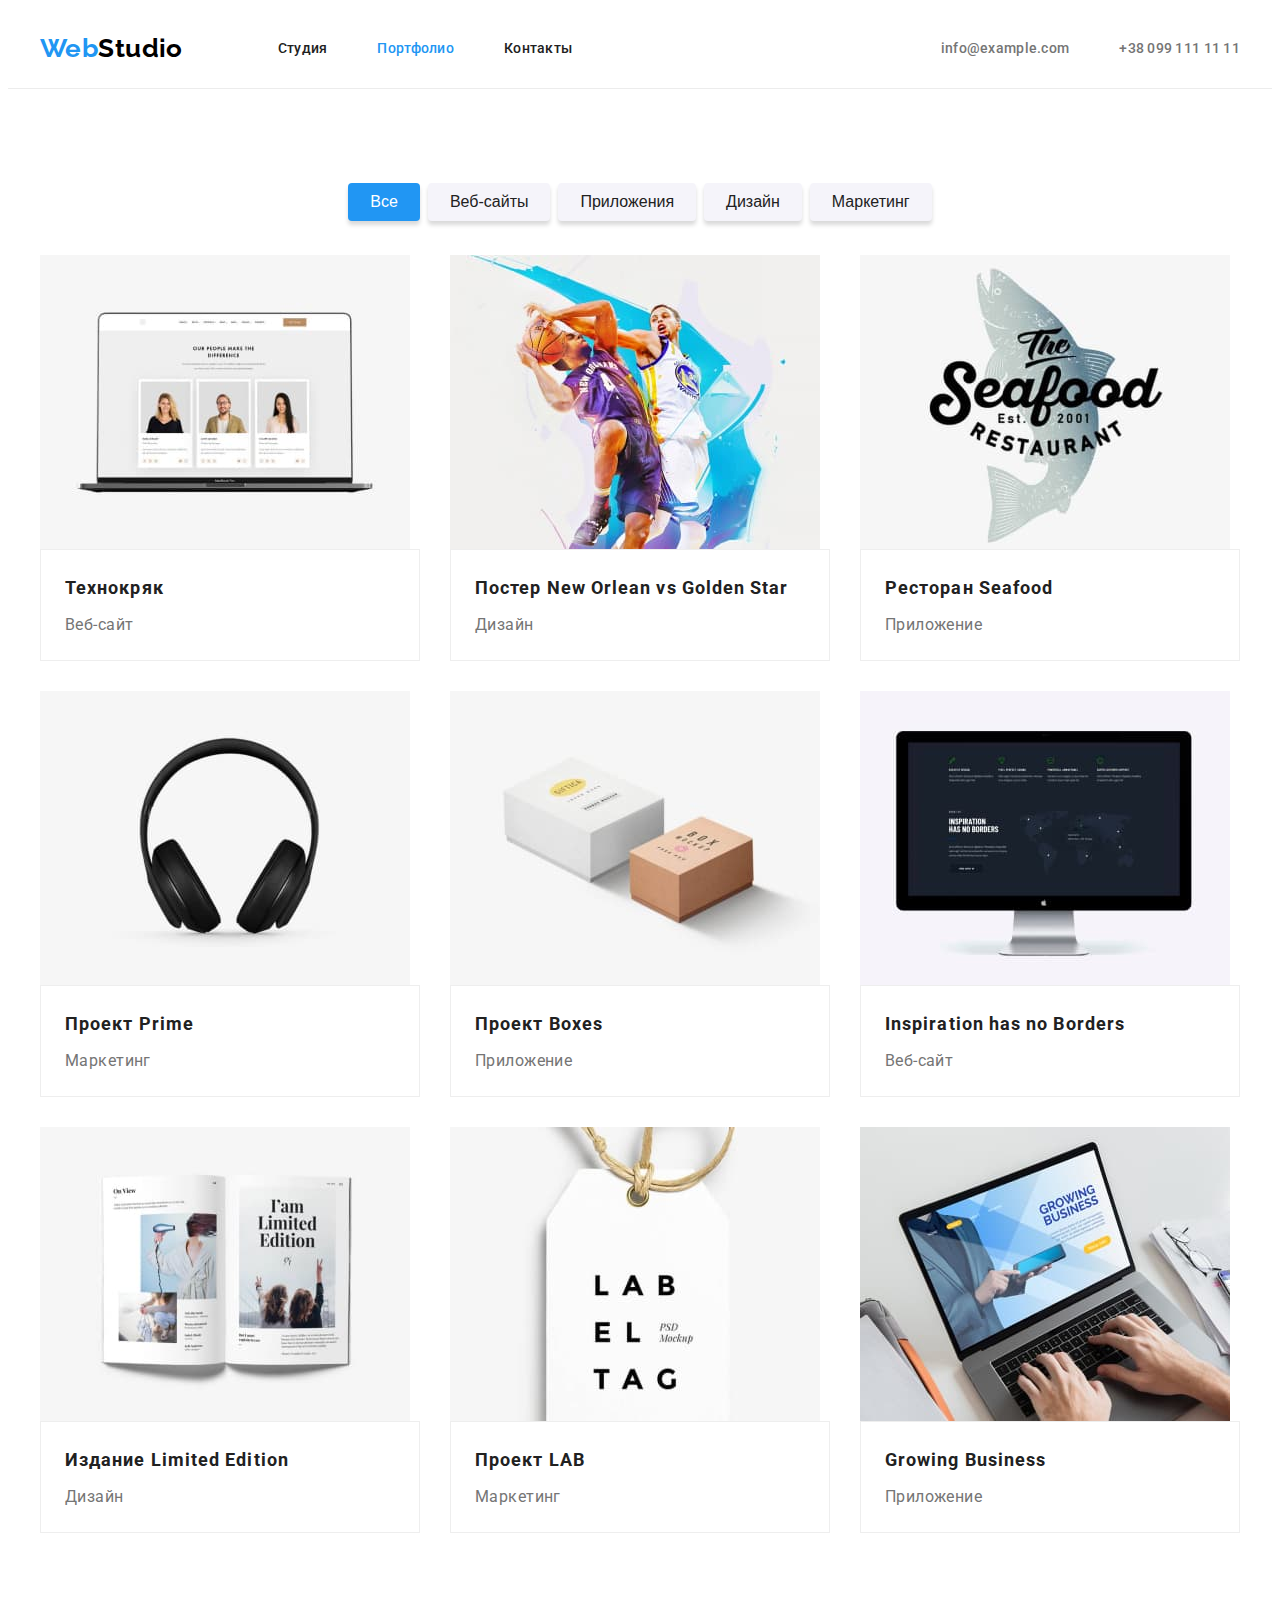
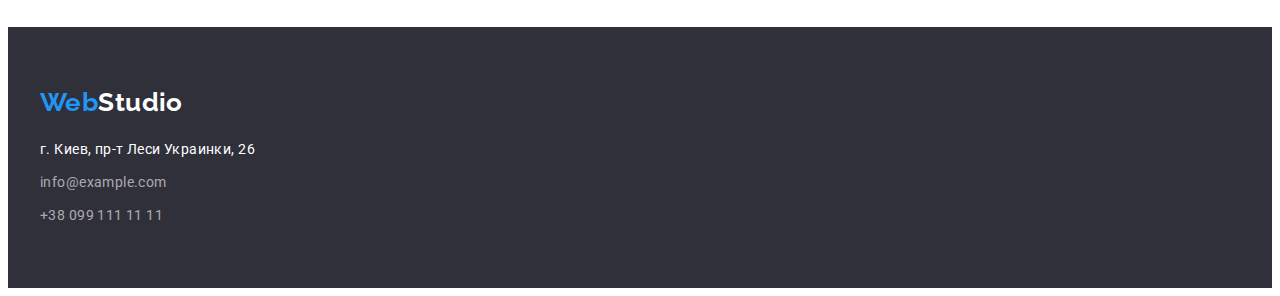
==== portfolio.html @ d7b5252b "Initial commit" ====
<!DOCTYPE html>
<html lang="ru">
  <head>
    <meta charset="UTF-8" />
    <meta http-equiv="X-UA-Compatible" content="IE=edge" />
    <meta name="viewport" content="width=device-width, initial-scale=1.0" />   
    <!-- Fonts -->
    <link rel="preconnect" href="https://fonts.googleapis.com" />
    <link rel="preconnect" href="https://fonts.gstatic.com" crossorigin />
    <link
      href="https://fonts.googleapis.com/css2?family=Raleway:wght@700&family=Roboto:wght@400;500;700;900&display=swap"
      rel="stylesheet"
    />
    <!-- Nomalize -->
    <!-- <link rel="stylesheet" type="text/css" href="./css/normalize.css" /> -->
    <link
      rel="stylesheet"
      href="https://cdnjs.cloudflare.com/ajax/libs/modern-normalize/1.1.0/modern-normalize.min.css"
      integrity="sha512-wpPYUAdjBVSE4KJnH1VR1HeZfpl1ub8YT/NKx4PuQ5NmX2tKuGu6U/JRp5y+Y8XG2tV+wKQpNHVUX03MfMFn9Q=="
      crossorigin="anonymous"
      referrerpolicy="no-referrer"
    />
    <!-- Styles -->
    <link rel="stylesheet" type="text/css" href="./css/styles.css" />
    <title>Portfolio</title>
  </head>

  <body>
    <header class="header">
      <div class="container">
        <nav class="navigation">
          <a href="./" class="link logo">
            Web<span class="logo-accent">Studio</span>
          </a>
          <ul class="list">
            <li class="item-header">
              <a href="./" class="link"> Студия</a>
            </li>
            <li class="item-header current">
              <a href="./portfolio.html" class="link">Портфолио</a>
            </li>
            <li class="item-header"><a href="#" class="link">Контакты</a></li>
          </ul>
        </nav>
        <ul class="list contact">
          <li class="item-header contact">
            <a href="mailto:info@example.com" class="link">info@example.com</a>
          </li>
          <li class="item-header contact">
            <a href="tel:+380991111111" class="link">+38 099 111 11 11</a>
          </li>
        </ul>
      </div>
    </header>
    <main>
      <section class="section">
        <h1 class="visually-hidden">Наши работы</h1>
        <div class="container">
          <ul class="list filter">
            <li class="item-filter">
              <button type="button" class="button button-filter current-button">Все</button>
            </li>
            <li class="item-filter">
              <button type="button" class="button button-filter">
                Веб-сайты
              </button>
            </li>
            <li class="item-filter">
              <button type="button" class="button button-filter">
                Приложения
              </button>
            </li>
            <li class="item-filter">
              <button type="button" class="button button-filter">Дизайн</button>
            </li>
            <li class="item-filter">
              <button type="button" class="button button-filter">
                Маркетинг
              </button>
            </li>
          </ul>
          <ul class="list works">
            <li class="work-item">
              <a>
                <img
                  src="./images/works/img.jpg"
                  alt="Изображение сайта"
                  width="370"
                />
                <div class="work-description">
                  <h2 class="title title-work">Технокряк</h2>
                  <p class="type-work">Веб-сайт</p>
                </div>
              </a>
            </li>
            <li class="work-item">
              <a>
                <img
                  src="./images/works/img-1.jpg"
                  alt="Изображение постера"
                  width="370"
                />
                <div class="work-description">
                  <h2 class="title title-work">
                    Постер New Orlean vs Golden Star
                  </h2>
                  <p class="type-work">Дизайн</p>
                </div>
              </a>
            </li>
            <li class="work-item">
              <a>
                <img
                  src="./images/works/img-2.jpg"
                  alt="Изображение логотипа приложения"
                  width="370"
                />
                <div class="work-description">
                  <h2 class="title title-work">Ресторан Seafood</h2>
                  <p class="type-work">Приложение</p>
                </div>
              </a>
            </li>
            <li class="work-item">
              <a>
                <img
                  src="./images/works/img-3.jpg"
                  alt="Изображение проекта по маркетингу"
                  width="370"
                />
                <div class="work-description">
                  <h2 class="title title-work">Проект Prime</h2>
                  <p class="type-work">Маркетинг</p>
                </div>
              </a>
            </li>
            <li class="work-item">
              <a>
                <img
                  src="./images/works/img-4.jpg"
                  alt="Изображение логотипа приложения"
                  width="370"
                />
                <div class="work-description">
                  <h2 class="title title-work">Проект Boxes</h2>
                  <p class="type-work">Приложение</p>
                </div>
              </a>
            </li>
            <li class="work-item">
              <a>
                <img
                  src="./images/works/img-5.jpg"
                  alt="Изображение сайта"
                  width="370"
                />
                <div class="work-description">
                  <h2 class="title title-work">Inspiration has no Borders</h2>
                  <p class="type-work">Веб-сайт</p>
                </div>
              </a>
            </li>
            <li class="work-item">
              <a>
                <img
                  src="./images/works/img-6.jpg"
                  alt="Изображение идания"
                  width="370"
                />
                <div class="work-description">
                  <h2 class="title title-work">Издание Limited Edition</h2>
                  <p class="type-work">Дизайн</p>
                </div>
              </a>
            </li>
            <li class="work-item">
              <a>
                <img
                  src="./images/works/img-7.jpg"
                  alt="Изображение проекта по маркетингу"
                  width="370"
                />
                <div class="work-description">
                  <h2 class="title title-work">Проект LAB</h2>
                  <p class="type-work">Маркетинг</p>
                </div>
              </a>
            </li>
            <li class="work-item">
              <a>
                <img
                  src="./images/works/img-8.jpg"
                  alt="логотипа приложения"
                  width="370"
                />
                <div class="work-description">
                  <h2 class="title title-work">Growing Business</h2>
                  <p class="type-work">Приложение</p>
                </div>
              </a>
            </li>
          </ul>
        </div>
      </section>
    </main>
    <footer class="footer">
      <div class="container">
        <a href="./" class="link logo">
          Web<span class="logo-invert-accent">Studio</span>
        </a>
        <address class="address">
          <ul class="list contact">
            <li class="item-footer">г. Киев, пр-т Леси Украинки, 26</li>
            <li class="item-footer contact">
              <a href="mailto:info@example.com" class="link"
                >info@example.com</a
              >
            </li>
            <li class="item-footer contact">
              <a href="tel:+380991111111" class="link">+38 099 111 11 11</a>
            </li>
          </ul>
        </address>
      </div>
    </footer>
  </body>
</html>
---- css/styles.css ----
:root {
  --background-dark-color: #2f303a; /* rgb(47, 48, 58) */ 
  /*--background-dark-color: #C4C4C4; rgb(196, 196, 196);*/

  --background-light-color: #f5f4fa; /* rgb(245, 244, 250); */
  --primary-dark-color: #212121; /* rgb(33, 33, 33)*/
  --primary-light-color: #757575; /*rgb(117, 117, 117)*/
  --accent-light-color: #2196f3; /* rgb(33, 150, 243) */
  --accent-dark-color: #000000; /* rgb(0,0,0) */
  --main-light-color: #ffffff; /* rgb(255,255,255) */
  --main-light-alfa-color: rgba(255, 255, 255, 0.6);

  --accent-link-color :#afb1b8; /* rgb(175, 177, 184); */

  /* for grid  */
  --margin-set-gap: 30px;
}

body {
  font-family: "Roboto", sans-serif;
  font-style: normal;
  font-weight: 400;
  font-size: 14px;
  letter-spacing: 0.03em;

  color: var(--primary-dark-color);
  background-color: var(--main-light-color);
}

img{
  display: block;
  padding: 0;
}

/* Common Styles */
.link {
  text-decoration: none;

  color: inherit;
}

.list {
  list-style: none;
}

.button {
  color: var(--main-light-color);
  background-color: var(--accent-light-color);

  box-shadow: 0px 4px 4px rgba(0, 0, 0, 0.15);
  border: none;
  border-radius: 4px;
  border-color: transparent;
}

.title {
  margin-top: 0;
  margin-bottom: 50px;

  font-weight: 700;
  font-size: 36px;
  line-height: 1.167; /* 42/36; */
  text-align: center;
}

.current {
  color: var(--accent-light-color);
}

.section {
  padding-top: 94px;
  padding-bottom: 94px;
}

/* Семантическое скрытие элементов */
.visually-hidden {
  position: absolute;
  white-space: nowrap;
  width: 1px;
  height: 1px;
  overflow: hidden;
  border: 0;
  padding: 0;
  clip: rect(0 0 0 0);
  clip-path: inset(50%);
  margin: -1px;
}

.container {
  margin-left: auto;
  margin-right: auto;
  padding-right: 15px;
  padding-left: 15px;

  width: 1200px; 

  /* outline: 1px solid tomato; */
}

.container .list {
  display: flex;
}

.list.contact-social-items {
  padding-left: 0;
}

.contact-social-item + .contact-social-item {
  margin-left: 10px;
}

.social-link {
  display: flex;
  justify-content: center;
  align-items: center;

  width: 44px;
  height: 44px;

  border-radius: 50%;
}

/* Header */
.header {
  --color-header-border : #ECECEC;
  border-bottom: 1px solid var(--color-header-border);
}

.header .container {
  display: flex;
  justify-content: space-between;
  align-items: center;
}

.navigation {
  display: flex;
  align-items: center;
}

.navigation .list {
  display: flex;
  margin-top: 0;
  margin-bottom: 0;
  margin-left: 95px;
  padding-left: 0;
}

.item-header {
  font-weight: 500;
  line-height: 1.143; /* 16/14 */
  letter-spacing: 0.02em;
}

.item-header + .item-header {
  margin-left: 50px;
}

.item-header .link {
  padding-top: 32px;
  padding-bottom: 32px;
}

.item-header.contact {
  color: var(--primary-light-color);
  fill: var(--primary-light-color);
}

.item-header.contact .link {
  display: inline-flex;
}

.item-header:hover,
.item-header:focus {
  color: var(--accent-light-color);
  fill: var(--accent-light-color);
}

.item-header.contact .link-icon {
  width: 16px;
  margin-right: 10px;
}

.logo {
  font-family: "Raleway", sans-serif;
  font-weight: 700;
  font-size: 26px;
  line-height: 1.192; /* 31/26; */

  color: var(--accent-light-color);
}

.logo-accent {
  color: var(--accent-dark-color);
}

.navigation .logo {
  padding-top: 10px;
  padding-bottom: 10px;
}

.list.contact {
  display: flex;
  margin-top: 0px;
  margin-bottom: 0px;
  padding-left: 0px;
}

/* Main */

.section.primary {
  --color-gradient : rgba(47, 48, 58, 0.4);
  --background-color: #C4C4C4;

  margin-right: auto;
  margin-left: auto;

  max-width: 1600px;
  height: 600px;

  background-color: var(--background-color);
  background-image: linear-gradient(to right, var(--color-gradient), var(--color-gradient)),   url(../images/main-background.jpg);
  background-repeat: no-repeat;
  background-size: cover;
  background-position: center;
}

.primary {
  margin-top: 0px;
  margin-bottom: 0px;
  padding-top: 200px;
  padding-bottom: 200px;

  text-align: center;
}

.main-title {
  margin-top: 0;
  margin-bottom: 30px;

  font-weight: 900;
  font-size: 44px;
  line-height: 1.364; /* 60/44; */
  letter-spacing: 0.06em;
  text-transform: uppercase;

  color: var(--main-light-color);
}

.main-button {
  padding: 10px 32px;

  font-weight: 700;
  font-size: 16px;
  line-height: 1.875; /* 30/16; */
  letter-spacing: 0.06em;
}

/* Edge */

.section.our-edge {
  padding-bottom: 0;
}

.list.our-edge {
  margin-top: 0;
  margin-bottom: 0;
  padding-left: 0;
}

.our-edge-item {
  /* flex-basis: calc(100% / 4 - var(--margin-set-gap)); */
  --count-inline: 4;
  flex-basis: calc((100% - (var(--count-inline) - 1) * var(--margin-set-gap))/var(--count-inline));
}

.our-edge-item .icon-thumb {
  display: flex;
  justify-content: center;
  align-items: center;

  width: 100%;
  height: 120px;
  margin-bottom: 30px;

  background-color: var(--background-light-color);
  border-radius: 4px;
}

.our-edge-item + .our-edge-item {
  margin-left: var(--margin-set-gap);
}

.our-edge-title {
  margin-top: 0;
  margin-bottom: 10px;

  font-size: inherit;
  line-height: inherit;
  text-transform: uppercase;
}

.our-edge-description {
  margin-top: 0;
  margin-bottom: 0;

  line-height: 1.714; /* 24/14 */

  color: var(--primary-light-color);
}

/* Whot my do */

.whot-do-items {
  margin-top: 0;
  margin-bottom: 0;
  padding: 0;
}

.whot-do-item:nth-child(n + 2) {
  margin-left: var(--margin-set-gap);
}

/* Team */
.our-team {
  max-width: 1600px;
  margin-left: auto;
  margin-right: auto;

  background-color: var(--background-light-color);
}

.our-team-items {
  margin-top: 0;
  margin-bottom: 0;
  padding: 0;
}

.our-team-item {
  /* flex-basis: calc(100% / 4 - var(--margin-set-gap)); */
  --count-inline: 4;  
  flex-basis: calc((100% - (var(--count-inline) - 1) * var(--margin-set-gap)) / var(--count-inline));

  box-shadow : 0px 1px 3px rgba(0, 0, 0, 0.12),
               0px 1px 1px rgba(0, 0, 0, 0.14),
               0px 2px 1px rgba(0, 0, 0, 0.2); 
  border-radius: 0px 0px 4px 4px;
}

.our-team-item + .our-team-item {
  margin-left: var(--margin-set-gap);
}

.our-team-description{
  padding: 30px 32px;
}

.our-team-title {
  margin-top: 0;
  margin-bottom: 10px;
  text-align: center;

  font-weight: 500;
  font-size: 16px;
  line-height: 1.187; /* 19/16 */
}

.our-team-position {
  margin-top: 0;
  margin-bottom: 16px;

  font-size: 16px;
  line-height: 1.187; /* 19/16 */
  text-align: center;

  color: var(--primary-light-color);
}

.our-team .social-link {
  fill: var(--accent-link-color);
}

.our-team .social-link:hover,
.our-team .social-link:focus {
  fill: var(--main-light-color);
  background-color: var(--accent-light-color);
}

/* our-clients */

.our-clients-items {
  display: flex;
  justify-content: space-between;
  margin-top: 0;
  margin-bottom: 0;
  padding-left: 0;
}

.our-clients-item > .link {
  display: flex;
  justify-content: center;
  align-items: center;

  width: 170px;
  height: 92px;

  fill: var(--accent-link-color);

  border: 1px solid var(--accent-link-color);
  border-radius: 4px;
}

.our-clients-item > .link:hover,
.our-clients-item > .link:focus {
  fill: var(--accent-light-color);
  border-color: var(--accent-light-color);
}

/* filter */

.button-filter {
  /* display: block; */
  padding: 6px 22px;

  font-weight: 500;
  font-size: 16px;
  line-height: 1.625; /* 26/16 */

  color: inherit;
  background-color: var(--background-light-color);
}

.current-button {
  color: var(--main-light-color);
  background-color: var(--accent-light-color);
}

.list.filter {
  margin-top: 0;
  margin-bottom: 34px;
  padding-left: 0;
  justify-content: center;
}

.item-filter + .item-filter {
  margin-left: 8px;
}

.button-filter:hover,
.button-filter:focus {
  color: var(--main-light-color);
  background-color: var(--accent-light-color);
}

.list.works {
  flex-wrap: wrap;
  margin: 0;
  margin-top: calc(-1 * var(--margin-set-gap));
  margin-left: calc(-1 * var(--margin-set-gap));
  padding-left: 0;
}

.list.works .work-item {
  margin-top: var(--margin-set-gap);
  margin-left: var(--margin-set-gap);

  --count-inline: 3;
  flex-basis: calc(100% / var(--count-inline) - var(--margin-set-gap));
  /* flex-basis: calc(100% / 3 - var(--margin-set-gap)); */
}

.work-description {
  --border-color: #EEEEEE;

  padding: 20px 24px; 

  border: 1px solid var(--border-color);
}

.title-work {
  margin-top: 0;
  margin-bottom: 4px;

  font-size: 18px;
  line-height: 2;
  letter-spacing: 0.06em;
  text-align: left;
}

.type-work {
  margin-top: 0;
  margin-bottom: 0;

  font-size: 16px;
  line-height: 1.88; /* 30/16; */

  color: var(--primary-light-color);
}

/* FOOTER */

.footer {
  padding-top: 60px;
  padding-bottom: 60px;

  background-color: var(--background-dark-color);
}

.footer .logo {
  display: block;
  margin-bottom: 20px;
}

.address .list {
  display: block;
}

.logo-invert-accent {
  color: var(--main-light-color);
}

.item-footer {
  font-style: normal;
  font-size: 14px;
  line-height: 1.714; /* 24/14 */

  color: var(--main-light-color);
}

.item-footer:not(:last-child) {
  margin-bottom: 9px;
}

.item-footer.contact {
  color: var(--main-light-alfa-color);
}

.item-footer.contact:hover,
.item-footer.contact:focus {
  color: var(--accent-light-color);
}

.contact-item.social-contacts .uppertitle {
  margin-top: 0;
  margin-bottom: 20px;
  padding-top: 12px;

  font-size: 700;
  text-transform: uppercase;

  color: var(--main-light-color);
}

.list.contacts-studio-items {
  display: flex;
  margin-top: 0;
  margin-bottom: 0;
  padding-left: 0;
}

.list.contacts-studio-items .contact-item + .contact-item {
  margin-left: 70px;
}

.footer .social-link{
  fill: var(--main-light-color);
  background-color: rgba(255, 255, 255, 0.1);
}

.footer .social-link:hover,
.footer .social-link:focus {
  background-color: var(--accent-light-color);
}
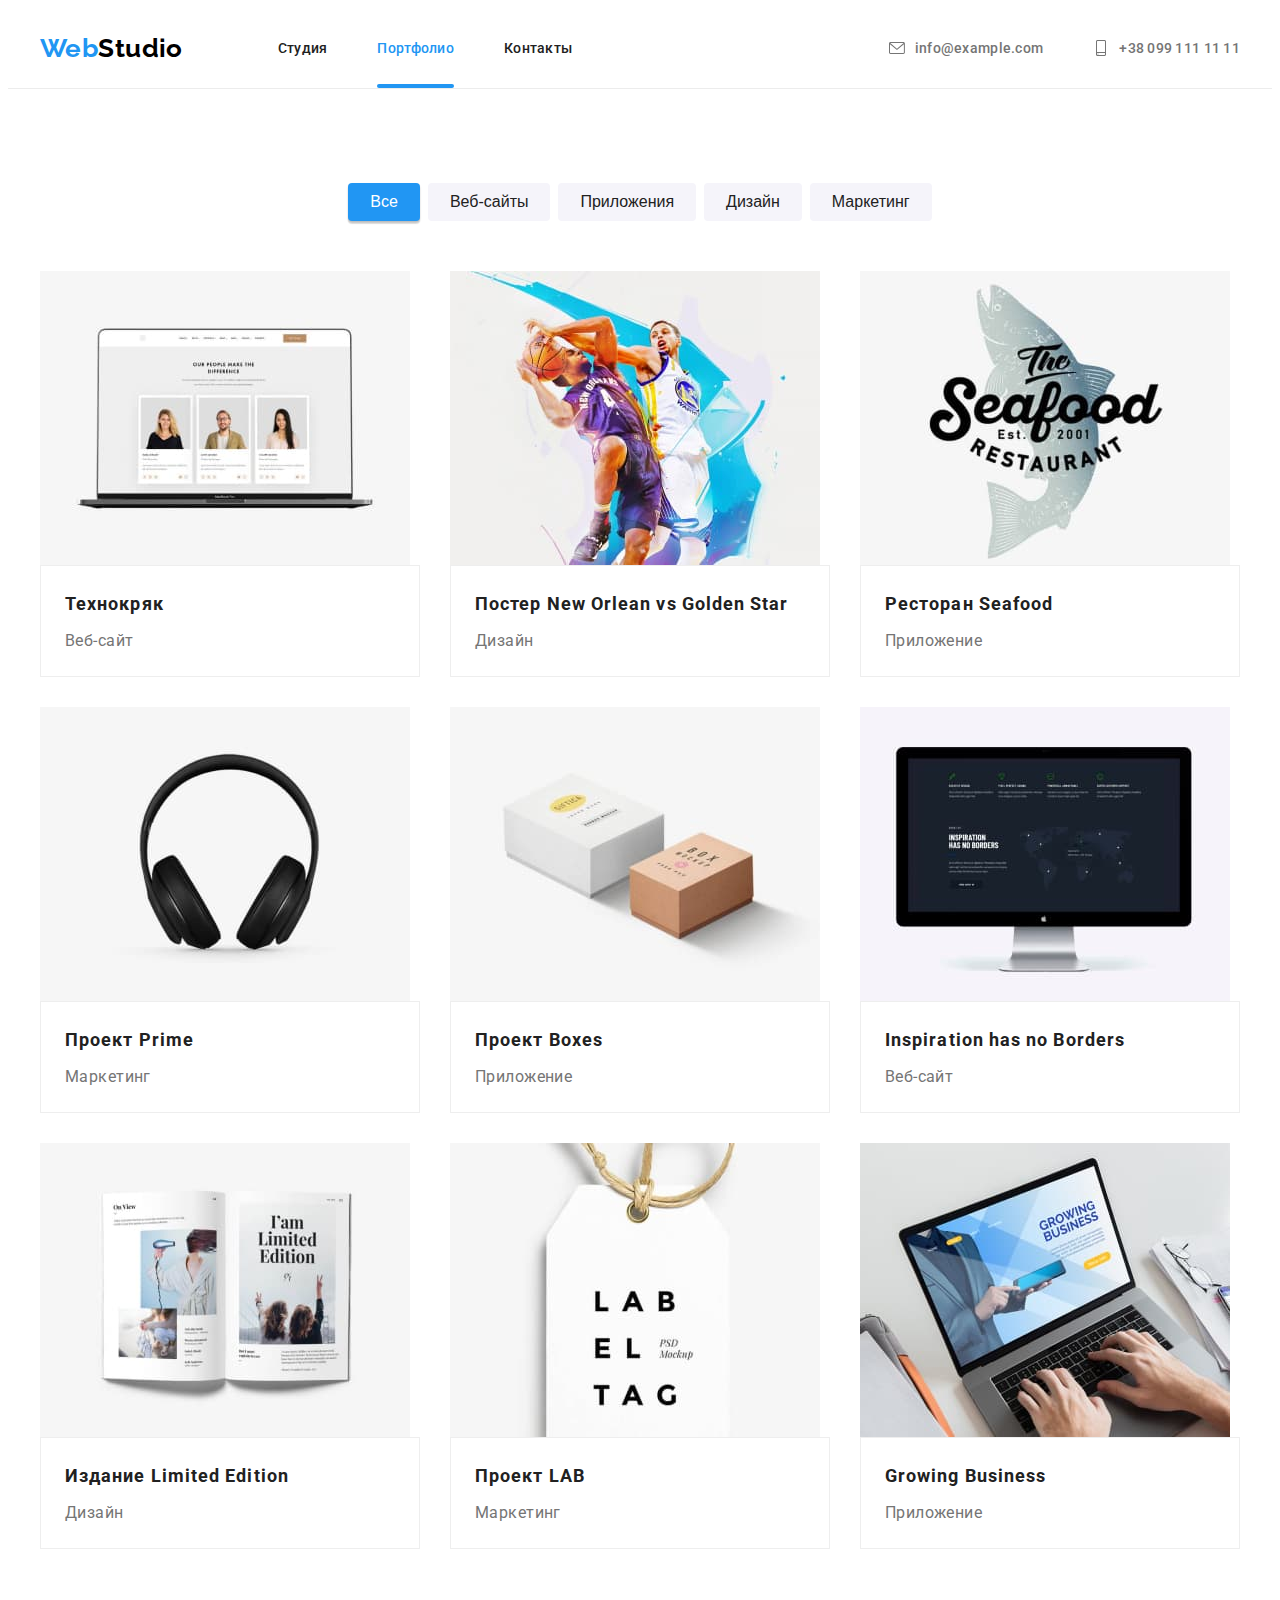
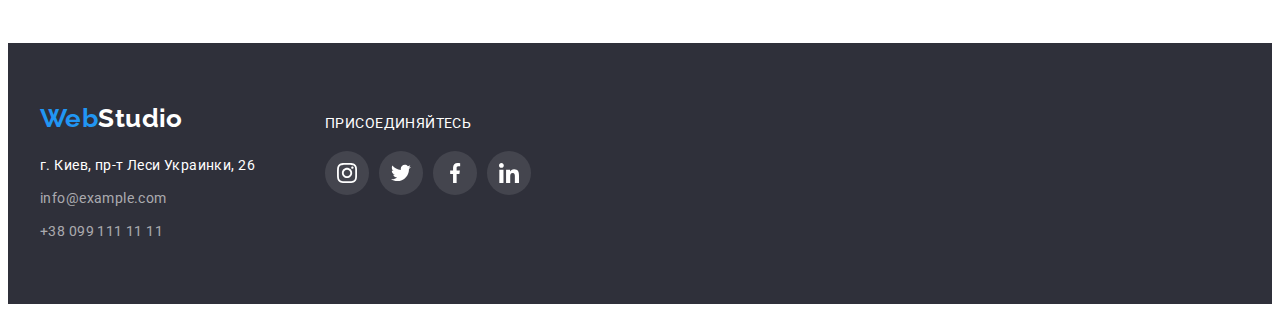
==== commit 460a50c4: "Модуль 5" ====
--- a/portfolio.html
+++ b/portfolio.html
@@ -24,7 +24,6 @@
     <link rel="stylesheet" type="text/css" href="./css/styles.css" />
     <title>Portfolio</title>
   </head>
-
   <body>
     <header class="header">
       <div class="container">
@@ -39,15 +38,27 @@
             <li class="item-header current">
               <a href="./portfolio.html" class="link">Портфолио</a>
             </li>
-            <li class="item-header"><a href="#" class="link">Контакты</a></li>
+            <li class="item-header">
+              <a href="#" class="link">Контакты</a>
+            </li>
           </ul>
         </nav>
         <ul class="list contact">
           <li class="item-header contact">
-            <a href="mailto:info@example.com" class="link">info@example.com</a>
+            <a href="mailto:info@example.com" class="link">
+              <svg class="link-icon" width="16" height="16">
+                <use href="./images/sprite.svg#envelope" />
+              </svg>
+              info@example.com</a
+            >
           </li>
           <li class="item-header contact">
-            <a href="tel:+380991111111" class="link">+38 099 111 11 11</a>
+            <a href="tel:+380991111111" class="link">
+              <svg class="link-icon" width="16" height="16">
+                <use href="./images/sprite.svg#smartphone" />
+              </svg>
+              +38 099 111 11 11</a
+            >
           </li>
         </ul>
       </div>
@@ -82,11 +93,14 @@
           <ul class="list works">
             <li class="work-item">
               <a>
-                <img
-                  src="./images/works/img.jpg"
-                  alt="Изображение сайта"
-                  width="370"
-                />
+                <div class="work-thumb">
+                  <img
+                    src="./images/works/img.jpg"
+                    alt="Изображение сайта"
+                    width="370"
+                  />
+                  <p class="owerlay-text">Ресурс предлагает комплексные предложения с разным уровнем функционала и сервисов. Все это позволит посетителю получить исчерпывающие сведения о компании или частном лице. Ресурс предлагает комплексные предложения с разным уровнем функционала и сервисов. Все это позволит посетителю получить исчерпывающие сведения о компании или частном лице.</p>
+                </div>
                 <div class="work-description">
                   <h2 class="title title-work">Технокряк</h2>
                   <p class="type-work">Веб-сайт</p>
@@ -95,11 +109,14 @@
             </li>
             <li class="work-item">
               <a>
-                <img
-                  src="./images/works/img-1.jpg"
-                  alt="Изображение постера"
-                  width="370"
-                />
+                <div class="work-thumb">
+                  <img
+                    src="./images/works/img-1.jpg"
+                    alt="Изображение постера"
+                    width="370"
+                  />
+                  <p class="owerlay-text">Ресурс предлагает комплексные предложения с разным уровнем функционала и сервисов. Все это позволит посетителю получить исчерпывающие сведения о компании или частном лице.</p>
+                </div>
                 <div class="work-description">
                   <h2 class="title title-work">
                     Постер New Orlean vs Golden Star
@@ -110,11 +127,14 @@
             </li>
             <li class="work-item">
               <a>
-                <img
-                  src="./images/works/img-2.jpg"
-                  alt="Изображение логотипа приложения"
-                  width="370"
-                />
+                <div class="work-thumb">
+                  <img
+                    src="./images/works/img-2.jpg"
+                    alt="Изображение логотипа приложения"
+                    width="370"
+                  />
+                  <p class="owerlay-text">Ресурс предлагает комплексные предложения с разным уровнем функционала и сервисов. Все это позволит посетителю получить исчерпывающие сведения о компании или частном лице.</p>
+                </div>
                 <div class="work-description">
                   <h2 class="title title-work">Ресторан Seafood</h2>
                   <p class="type-work">Приложение</p>
@@ -123,11 +143,14 @@
             </li>
             <li class="work-item">
               <a>
-                <img
-                  src="./images/works/img-3.jpg"
-                  alt="Изображение проекта по маркетингу"
-                  width="370"
-                />
+                <div class="work-thumb">
+                  <img
+                    src="./images/works/img-3.jpg"
+                    alt="Изображение проекта по маркетингу"
+                    width="370"
+                  />
+                  <p class="owerlay-text">Ресурс предлагает комплексные предложения с разным уровнем функционала и сервисов. Все это позволит посетителю получить исчерпывающие сведения о компании или частном лице.</p>
+                </div>
                 <div class="work-description">
                   <h2 class="title title-work">Проект Prime</h2>
                   <p class="type-work">Маркетинг</p>
@@ -136,11 +159,14 @@
             </li>
             <li class="work-item">
               <a>
-                <img
-                  src="./images/works/img-4.jpg"
-                  alt="Изображение логотипа приложения"
-                  width="370"
-                />
+                <div class="work-thumb">
+                  <img
+                    src="./images/works/img-4.jpg"
+                    alt="Изображение логотипа приложения"
+                    width="370"
+                  />
+                  <p class="owerlay-text">Ресурс предлагает комплексные предложения с разным уровнем функционала и сервисов. Все это позволит посетителю получить исчерпывающие сведения о компании или частном лице.</p>
+                </div>
                 <div class="work-description">
                   <h2 class="title title-work">Проект Boxes</h2>
                   <p class="type-work">Приложение</p>
@@ -149,11 +175,14 @@
             </li>
             <li class="work-item">
               <a>
-                <img
-                  src="./images/works/img-5.jpg"
-                  alt="Изображение сайта"
-                  width="370"
-                />
+                <div class="work-thumb">
+                  <img
+                    src="./images/works/img-5.jpg"
+                    alt="Изображение сайта"
+                    width="370"
+                  />
+                  <p class="owerlay-text">Ресурс предлагает комплексные предложения с разным уровнем функционала и сервисов. Все это позволит посетителю получить исчерпывающие сведения о компании или частном лице.</p>
+                </div>
                 <div class="work-description">
                   <h2 class="title title-work">Inspiration has no Borders</h2>
                   <p class="type-work">Веб-сайт</p>
@@ -162,11 +191,14 @@
             </li>
             <li class="work-item">
               <a>
-                <img
-                  src="./images/works/img-6.jpg"
-                  alt="Изображение идания"
-                  width="370"
-                />
+                <div class="work-thumb">
+                  <img
+                    src="./images/works/img-6.jpg"
+                    alt="Изображение идания"
+                    width="370"
+                  />
+                  <p class="owerlay-text">Ресурс предлагает комплексные предложения с разным уровнем функционала и сервисов. Все это позволит посетителю получить исчерпывающие сведения о компании или частном лице.</p>
+                </div>
                 <div class="work-description">
                   <h2 class="title title-work">Издание Limited Edition</h2>
                   <p class="type-work">Дизайн</p>
@@ -175,11 +207,14 @@
             </li>
             <li class="work-item">
               <a>
-                <img
-                  src="./images/works/img-7.jpg"
-                  alt="Изображение проекта по маркетингу"
-                  width="370"
-                />
+                <div class="work-thumb">
+                  <img
+                    src="./images/works/img-7.jpg"
+                    alt="Изображение проекта по маркетингу"
+                    width="370"
+                  />
+                  <p class="owerlay-text">Ресурс предлагает комплексные предложения с разным уровнем функционала и сервисов. Все это позволит посетителю получить исчерпывающие сведения о компании или частном лице.</p>
+                </div>
                 <div class="work-description">
                   <h2 class="title title-work">Проект LAB</h2>
                   <p class="type-work">Маркетинг</p>
@@ -188,11 +223,14 @@
             </li>
             <li class="work-item">
               <a>
-                <img
-                  src="./images/works/img-8.jpg"
-                  alt="логотипа приложения"
-                  width="370"
-                />
+                <div class="work-thumb">
+                  <img
+                    src="./images/works/img-8.jpg"
+                    alt="логотипа приложения"
+                    width="370"
+                  />
+                  <p class="owerlay-text">Ресурс предлагает комплексные предложения с разным уровнем функционала и сервисов. Все это позволит посетителю получить исчерпывающие сведения о компании или частном лице.</p>
+                </div>
                 <div class="work-description">
                   <h2 class="title title-work">Growing Business</h2>
                   <p class="type-work">Приложение</p>
@@ -205,22 +243,79 @@
     </main>
     <footer class="footer">
       <div class="container">
-        <a href="./" class="link logo">
-          Web<span class="logo-invert-accent">Studio</span>
-        </a>
-        <address class="address">
-          <ul class="list contact">
-            <li class="item-footer">г. Киев, пр-т Леси Украинки, 26</li>
-            <li class="item-footer contact">
-              <a href="mailto:info@example.com" class="link"
-                >info@example.com</a
-              >
-            </li>
-            <li class="item-footer contact">
-              <a href="tel:+380991111111" class="link">+38 099 111 11 11</a>
-            </li>
-          </ul>
-        </address>
+        <ul class="list contacts-studio-items">
+          <li class="contact-item contacts">
+            <a href="./" class="link logo">
+              Web<span class="logo-invert-accent">Studio</span>
+            </a>
+            <address class="address">
+              <ul class="list contact">
+                <li class="item-footer">г. Киев, пр-т Леси Украинки, 26</li>
+                <li class="item-footer contact">
+                  <a href="mailto:info@example.com" class="link"
+                    >info@example.com</a
+                  >
+                </li>
+                <li class="item-footer contact">
+                  <a href="tel:+380991111111" class="link">+38 099 111 11 11</a>
+                </li>
+              </ul>
+            </address>
+          </li>
+          <li class="contact-item social-contacts">
+            <p class="uppertitle">Присоединяйтесь</p>
+            <ul class="list contact-social-items">
+              <li class="link contact-social-item" aria-label="instagram">
+                <a
+                  class="social-link"
+                  href="https://www.instagram.com"
+                  target="_blank"
+                  rel="noopener noreferrer"
+                >
+                  <svg class="icon-social" width="20" height="20">
+                    <use href="./images/sprite.svg#instagram">
+                  </svg>
+                </a>
+              </li>
+              <li class="link contact-social-item" aria-label="twitter">
+                <a
+                  class="social-link"
+                  href="https://twitter.com"
+                  target="_blank"
+                  rel="noopener noreferrer"
+                >
+                  <svg class="icon-social" width="20" height="20">
+                    <use href="./images/sprite.svg#twitter">
+                  </svg>
+              </a>
+              </li>
+              <li class="link contact-social-item" aria-label="facebook">
+                <a
+                  class="social-link"
+                  href="https://www.facebook.com"
+                  target="_blank"
+                  rel="noopener noreferrer"
+                >
+                  <svg class="icon-social" width="20" height="20">
+                    <use href="./images/sprite.svg#facebook">
+                  </svg>
+                </a>
+              </li>
+              <li class="link contact-social-item" aria-label="linkedin">
+                <a
+                  class="social-link"
+                  href="https://www.linkedin.com"
+                  target="_blank"
+                  rel="noopener noreferrer"
+                >
+                  <svg class="icon-social" width="20" height="20">
+                    <use href="./images/sprite.svg#linkedin">
+                  </svg>
+                </a>
+              </li>
+            </ul>
+          </li>
+        </ul>
       </div>
     </footer>
   </body>
--- a/css/styles.css
+++ b/css/styles.css
@@ -6,6 +6,7 @@
   --primary-dark-color: #212121; /* rgb(33, 33, 33)*/
   --primary-light-color: #757575; /*rgb(117, 117, 117)*/
   --accent-light-color: #2196f3; /* rgb(33, 150, 243) */
+  --accent-light-alfa-color: rgb(33, 150, 243, 0.9);
   --accent-dark-color: #000000; /* rgb(0,0,0) */
   --main-light-color: #ffffff; /* rgb(255,255,255) */
   --main-light-alfa-color: rgba(255, 255, 255, 0.6);
@@ -14,6 +15,10 @@
 
   /* for grid  */
   --margin-set-gap: 30px;
+
+  /* transition */
+  --main-transition-duration: 250ms;
+  --main-transition-timing-function: cubic-bezier(0.4, 0, 0.2, 1);
 }
 
 body {
@@ -37,6 +42,13 @@
   text-decoration: none;
 
   color: inherit;
+
+  /* имя свойства | длительность | временная функция | задержка */
+  /* transition: color var(--main-transition-duration) var(--main-transition-timing-function); */
+  transition: var(--main-transition-duration) var(--main-transition-timing-function);
+  /* transition-duration: var(--main-transition-duration);
+  transition-timing-function:  var(--main-transition-timing-function); */
+  transition-property: color, fill;
 }
 
 .list {
@@ -47,10 +59,11 @@
   color: var(--main-light-color);
   background-color: var(--accent-light-color);
 
-  box-shadow: 0px 4px 4px rgba(0, 0, 0, 0.15);
   border: none;
   border-radius: 4px;
   border-color: transparent;
+
+  cursor: pointer;
 }
 
 .title {
@@ -118,6 +131,13 @@
   height: 44px;
 
   border-radius: 50%;
+
+  /*имя свойства | длительность | временная функция | задержка */
+  /* transition: fill var(--main-transition-duration) var(--main-transition-timing-function) ; */
+  transition: var(--main-transition-duration) var(--main-transition-timing-function);
+  /* transition-duration: var(--main-transition-duration); 
+  transition-timing-function: var(--main-transition-timing-function); */
+  transition-property: fill, background-color;
 }
 
 /* Header */
@@ -158,6 +178,24 @@
 .item-header .link {
   padding-top: 32px;
   padding-bottom: 32px;
+}
+
+.item-header.current .link {
+  position: relative;
+}
+
+.item-header.current .link::after{
+  content: '';
+
+  position: absolute;
+  left: 0;
+  bottom: 0;
+
+  width: 100%;
+  height: 4px;
+
+  background-color: var(--accent-light-color);
+  border-radius: 2px;
 }
 
 .item-header.contact {
@@ -253,6 +291,8 @@
   font-size: 16px;
   line-height: 1.875; /* 30/16; */
   letter-spacing: 0.06em;
+
+  box-shadow: 0px 4px 4px rgba(0, 0, 0, 0.15);
 }
 
 /* Edge */
@@ -319,6 +359,35 @@
 .whot-do-item:nth-child(n + 2) {
   margin-left: var(--margin-set-gap);
 }
+
+.whot-do-thumb {
+  position: relative;
+  /* outline: 1px solid green ; */
+}
+
+.whot-do-thumb .title{
+  position: absolute;
+  left: 0;
+  bottom: 0;
+
+  display: inline-flex;
+  justify-content: center;
+  align-items: center;
+  margin: 0;
+
+  width: 100%;
+  height: 70px;
+
+  font-size: inherit;
+  line-height: 1.143; /* 16/14 */;
+  text-transform: uppercase;
+
+  color: var(--main-light-color);
+  background: rgba(47, 48, 58, 0.8);
+
+  /* outline:  1px solid tomato; */
+}
+
 
 /* Team */
 .our-team {
@@ -407,6 +476,8 @@
 
   border: 1px solid var(--accent-link-color);
   border-radius: 4px;
+
+  transition-property: fill, border-color;
 }
 
 .our-clients-item > .link:hover,
@@ -427,16 +498,22 @@
 
   color: inherit;
   background-color: var(--background-light-color);
+
+  transition: var(--main-transition-duration) var(--main-transition-timing-function);
+  /* transition-duration: var(--main-transition-duration); 
+  transition-timing-function: var(--main-transition-timing-function); */
+  transition-property: color, background-color, box-shadow;
 }
 
 .current-button {
   color: var(--main-light-color);
   background-color: var(--accent-light-color);
+  box-shadow: 0px 3px 1px rgba(0, 0, 0, 0.1), 0px 1px 2px rgba(0, 0, 0, 0.08), 0px 2px 2px rgba(0, 0, 0, 0.12);
 }
 
 .list.filter {
   margin-top: 0;
-  margin-bottom: 34px;
+  margin-bottom: 50px;
   padding-left: 0;
   justify-content: center;
 }
@@ -449,6 +526,7 @@
 .button-filter:focus {
   color: var(--main-light-color);
   background-color: var(--accent-light-color);
+  box-shadow: 0px 3px 1px rgba(0, 0, 0, 0.1), 0px 1px 2px rgba(0, 0, 0, 0.08), 0px 2px 2px rgba(0, 0, 0, 0.12);
 }
 
 .list.works {
@@ -466,12 +544,56 @@
   --count-inline: 3;
   flex-basis: calc(100% / var(--count-inline) - var(--margin-set-gap));
   /* flex-basis: calc(100% / 3 - var(--margin-set-gap)); */
+
+  /* transition: box-shadow var(--main-transition-duration) var(--main-transition-timing-function); */
+  transition: var(--main-transition-duration) var(--main-transition-timing-function);
+  /* transition-duration: var(--main-transition-duration); 
+  transition-timing-function: var(--main-transition-timing-function); */
+  transition-property: box-shadow;
+}
+
+.list.works .work-item:hover,
+.list.works .work-item:focus {
+  box-shadow: 0px 1px 1px rgba(0, 0, 0, 0.12),
+              0px 4px 4px rgba(0, 0, 0, 0.06),
+              1px 4px 6px rgba(0, 0, 0, 0.16);
+}
+
+.work-thumb {
+  position: relative;
+  overflow: hidden;
+}
+
+.work-thumb .owerlay-text {
+  position: absolute;
+  
+  width: 100%;
+  height: 100%;
+
+  margin-top: 0;
+  margin-bottom: 0;
+  padding: 63px 24px ;
+
+  font-size: 18px;
+  line-height: 1.56;
+
+  color: var(--main-light-color);
+  background-color: var(--accent-light-alfa-color);
+
+  transform: translateY(0);
+  transition: transform var(--main-transition-duration) var(--main-transition-timing-function);
+
+}
+
+.list.works .work-item:hover .owerlay-text,
+.list.works .work-item:focus .owerlay-text {
+  transform: translateY(-100%);
 }
 
 .work-description {
   --border-color: #EEEEEE;
 
-  padding: 20px 24px; 
+  padding: 20px 24px;
 
   border: 1px solid var(--border-color);
 }
@@ -571,3 +693,104 @@
   background-color: var(--accent-light-color);
 }
 
+/* backdrop */
+
+@keyframes animate {
+  0% {
+    /* transform: scale(0.1); */
+    transform: translate(0, 0)
+  }
+
+  40% {
+    /* transform: scale(0.1); */
+    transform: translate(20%, 20%)
+  }
+
+  80%{
+     /* transform: scale(0.1); */
+     transform: translate(60%, 60%)
+  }
+
+  100% {
+    /* transform: scale(1); */
+    transform: translate(100%, 100%)
+  }
+}
+
+.backdrop {
+  position: fixed;
+  top: 0;
+  left: 0;
+
+  width: 100%;
+  height: 100%;
+
+  background: rgba(0, 0, 0, 0.2);
+
+  /* !!! */
+  transition: opacity 1500ms ease-in; 
+}
+
+.backdrop.is-hidden {
+  opacity: 0;
+  pointer-events: none;
+
+  /* !!! */
+  /* transition: animate 1500ms linear;  */
+}
+
+.backdrop.is-hidden .modal{
+  /* !!! */
+  transform: animate 500ms lianer;
+}
+
+.modal {
+  position: absolute;
+  top: 50%;
+  left: 50%;
+
+  min-width: 530px;
+  min-height: 580px;
+
+  background-color: var(--main-light-color);
+  box-shadow: 0px 1px 3px rgba(0, 0, 0, 0.12),
+              0px 1px 1px rgba(0, 0, 0, 0.14),
+              0px 2px 1px rgba(0, 0, 0, 0.2);
+  border-radius: 4px;
+
+  transform: translate(-50%, -50%);
+}
+
+.modal-controls {
+  display: flex;
+  justify-content: right;
+
+  padding-top: 8px;
+  padding-left: 8px;
+  padding-right: 8px;
+}
+
+.button-close {
+  display: inline-flex;
+  justify-content: center;
+  align-items: center;
+
+  padding: 0;
+
+  width: 30px;
+  height: 30px;
+
+  background-color: var(--main-light-color);
+  border: 1px solid rgba(0, 0, 0, 0.1);
+  border-radius: 50%;
+
+  transition: fill var(--main-transition-duration) var(--main-transition-timing-function);
+  transition-property:  fill, border-color;
+  cursor: pointer;
+}
+
+.button-close:hover,
+.button-close:focus {
+  fill: var(--accent-light-color);
+  border-color: var(--accent-light-alfa-color);
+}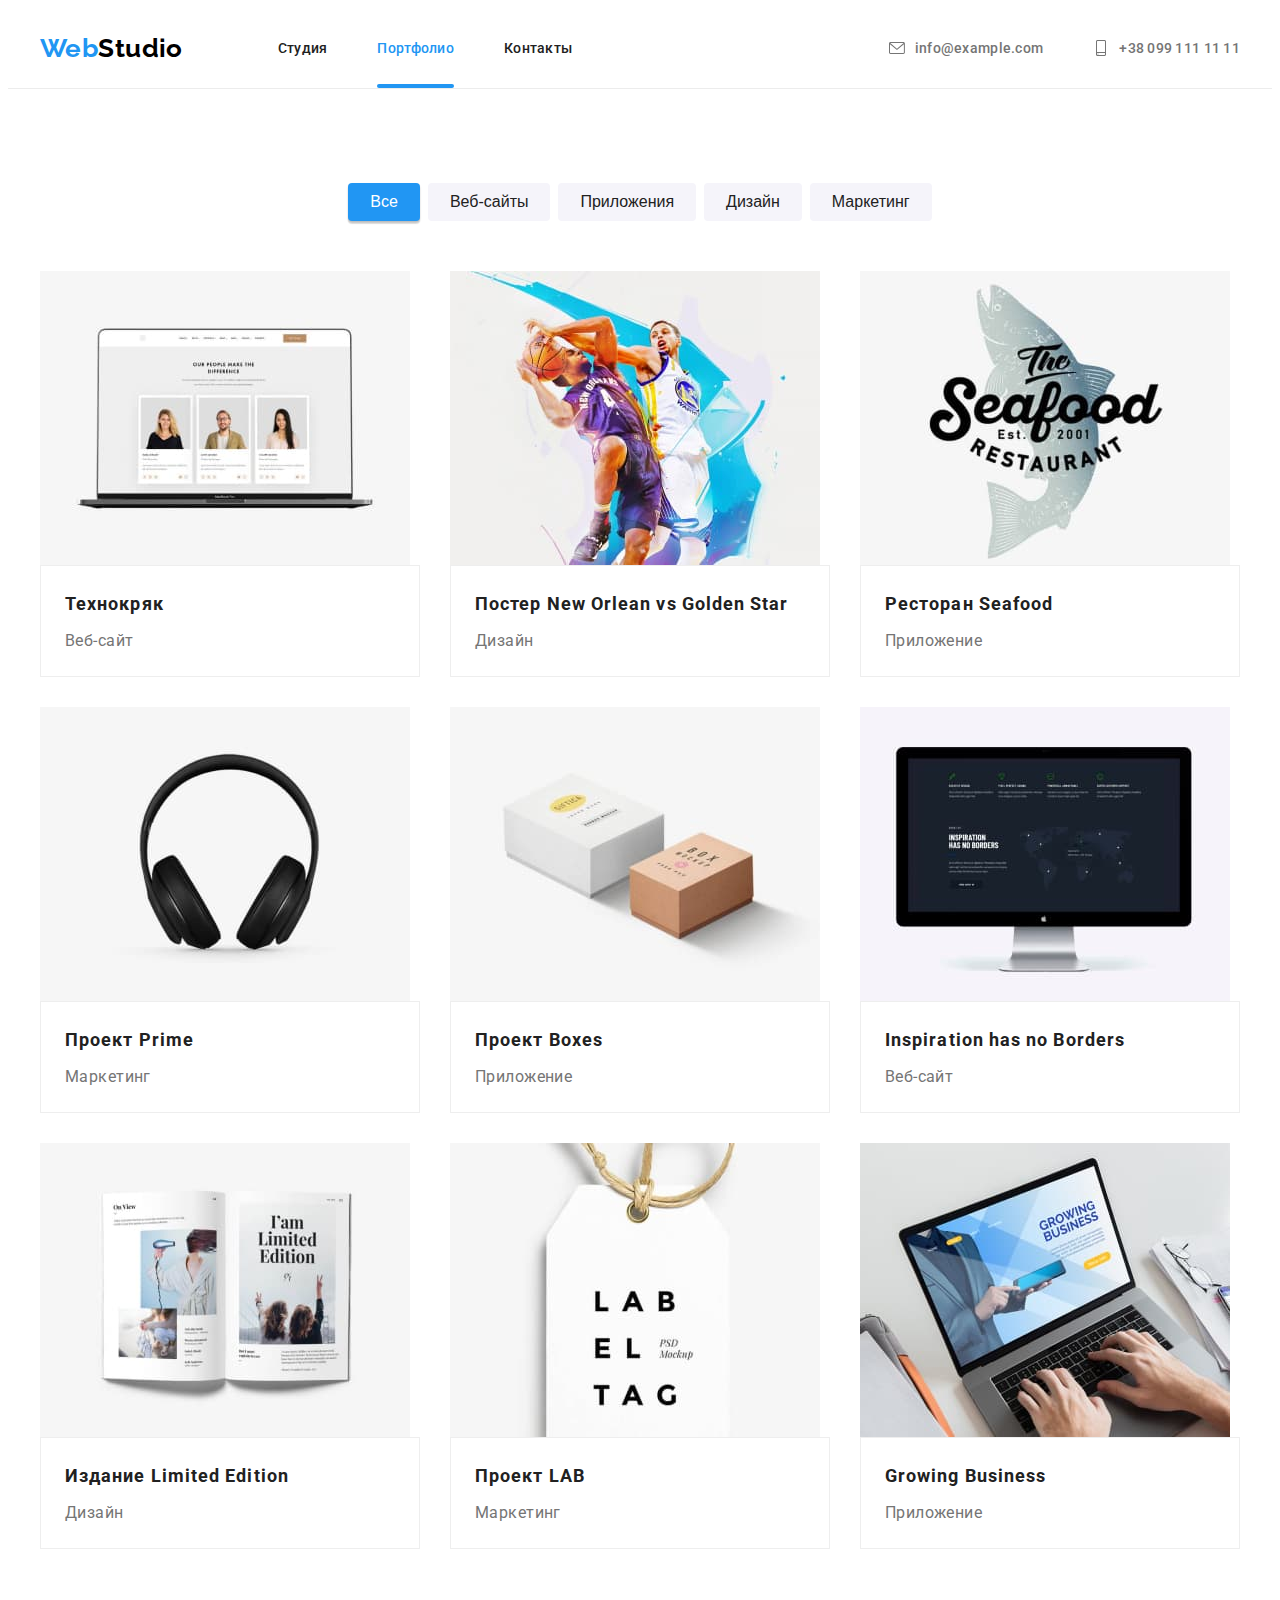
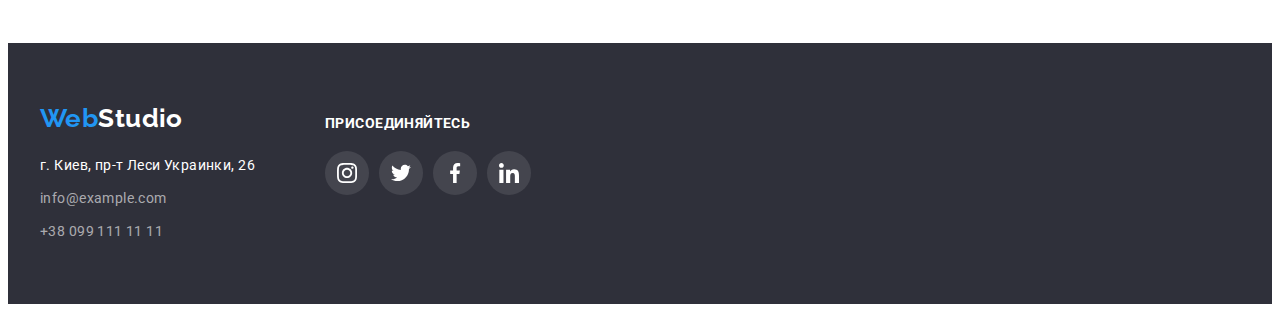
==== commit c6d500c8: "Модуль 5" ====
--- a/portfolio.html
+++ b/portfolio.html
@@ -47,7 +47,7 @@
           <li class="item-header contact">
             <a href="mailto:info@example.com" class="link">
               <svg class="link-icon" width="16" height="16">
-                <use href="./images/sprite.svg#envelope" />
+                <use href="./images/icon.svg#envelope" />
               </svg>
               info@example.com</a
             >
@@ -55,7 +55,7 @@
           <li class="item-header contact">
             <a href="tel:+380991111111" class="link">
               <svg class="link-icon" width="16" height="16">
-                <use href="./images/sprite.svg#smartphone" />
+                <use href="./images/icon.svg#smartphone" />
               </svg>
               +38 099 111 11 11</a
             >
@@ -99,7 +99,7 @@
                     alt="Изображение сайта"
                     width="370"
                   />
-                  <p class="owerlay-text">Ресурс предлагает комплексные предложения с разным уровнем функционала и сервисов. Все это позволит посетителю получить исчерпывающие сведения о компании или частном лице. Ресурс предлагает комплексные предложения с разным уровнем функционала и сервисов. Все это позволит посетителю получить исчерпывающие сведения о компании или частном лице.</p>
+                  <p class="overlay">Ресурс предлагает комплексные предложения с разным уровнем функционала и сервисов. Все это позволит посетителю получить исчерпывающие сведения о компании или частном лице. Ресурс предлагает комплексные предложения с разным уровнем функционала и сервисов. Все это позволит посетителю получить исчерпывающие сведения о компании или частном лице.</p>
                 </div>
                 <div class="work-description">
                   <h2 class="title title-work">Технокряк</h2>
@@ -115,7 +115,7 @@
                     alt="Изображение постера"
                     width="370"
                   />
-                  <p class="owerlay-text">Ресурс предлагает комплексные предложения с разным уровнем функционала и сервисов. Все это позволит посетителю получить исчерпывающие сведения о компании или частном лице.</p>
+                  <p class="overlay">Ресурс предлагает комплексные предложения с разным уровнем функционала и сервисов. Все это позволит посетителю получить исчерпывающие сведения о компании или частном лице.</p>
                 </div>
                 <div class="work-description">
                   <h2 class="title title-work">
@@ -133,7 +133,7 @@
                     alt="Изображение логотипа приложения"
                     width="370"
                   />
-                  <p class="owerlay-text">Ресурс предлагает комплексные предложения с разным уровнем функционала и сервисов. Все это позволит посетителю получить исчерпывающие сведения о компании или частном лице.</p>
+                  <p class="overlay">Ресурс предлагает комплексные предложения с разным уровнем функционала и сервисов. Все это позволит посетителю получить исчерпывающие сведения о компании или частном лице.</p>
                 </div>
                 <div class="work-description">
                   <h2 class="title title-work">Ресторан Seafood</h2>
@@ -149,7 +149,7 @@
                     alt="Изображение проекта по маркетингу"
                     width="370"
                   />
-                  <p class="owerlay-text">Ресурс предлагает комплексные предложения с разным уровнем функционала и сервисов. Все это позволит посетителю получить исчерпывающие сведения о компании или частном лице.</p>
+                  <p class="overlay">Ресурс предлагает комплексные предложения с разным уровнем функционала и сервисов. Все это позволит посетителю получить исчерпывающие сведения о компании или частном лице.</p>
                 </div>
                 <div class="work-description">
                   <h2 class="title title-work">Проект Prime</h2>
@@ -165,7 +165,7 @@
                     alt="Изображение логотипа приложения"
                     width="370"
                   />
-                  <p class="owerlay-text">Ресурс предлагает комплексные предложения с разным уровнем функционала и сервисов. Все это позволит посетителю получить исчерпывающие сведения о компании или частном лице.</p>
+                  <p class="overlay">Ресурс предлагает комплексные предложения с разным уровнем функционала и сервисов. Все это позволит посетителю получить исчерпывающие сведения о компании или частном лице.</p>
                 </div>
                 <div class="work-description">
                   <h2 class="title title-work">Проект Boxes</h2>
@@ -181,7 +181,7 @@
                     alt="Изображение сайта"
                     width="370"
                   />
-                  <p class="owerlay-text">Ресурс предлагает комплексные предложения с разным уровнем функционала и сервисов. Все это позволит посетителю получить исчерпывающие сведения о компании или частном лице.</p>
+                  <p class="overlay">Ресурс предлагает комплексные предложения с разным уровнем функционала и сервисов. Все это позволит посетителю получить исчерпывающие сведения о компании или частном лице.</p>
                 </div>
                 <div class="work-description">
                   <h2 class="title title-work">Inspiration has no Borders</h2>
@@ -197,7 +197,7 @@
                     alt="Изображение идания"
                     width="370"
                   />
-                  <p class="owerlay-text">Ресурс предлагает комплексные предложения с разным уровнем функционала и сервисов. Все это позволит посетителю получить исчерпывающие сведения о компании или частном лице.</p>
+                  <p class="overlay">Ресурс предлагает комплексные предложения с разным уровнем функционала и сервисов. Все это позволит посетителю получить исчерпывающие сведения о компании или частном лице.</p>
                 </div>
                 <div class="work-description">
                   <h2 class="title title-work">Издание Limited Edition</h2>
@@ -213,7 +213,7 @@
                     alt="Изображение проекта по маркетингу"
                     width="370"
                   />
-                  <p class="owerlay-text">Ресурс предлагает комплексные предложения с разным уровнем функционала и сервисов. Все это позволит посетителю получить исчерпывающие сведения о компании или частном лице.</p>
+                  <p class="overlay">Ресурс предлагает комплексные предложения с разным уровнем функционала и сервисов. Все это позволит посетителю получить исчерпывающие сведения о компании или частном лице.</p>
                 </div>
                 <div class="work-description">
                   <h2 class="title title-work">Проект LAB</h2>
@@ -229,7 +229,7 @@
                     alt="логотипа приложения"
                     width="370"
                   />
-                  <p class="owerlay-text">Ресурс предлагает комплексные предложения с разным уровнем функционала и сервисов. Все это позволит посетителю получить исчерпывающие сведения о компании или частном лице.</p>
+                  <p class="overlay">Ресурс предлагает комплексные предложения с разным уровнем функционала и сервисов. Все это позволит посетителю получить исчерпывающие сведения о компании или частном лице.</p>
                 </div>
                 <div class="work-description">
                   <h2 class="title title-work">Growing Business</h2>
@@ -273,7 +273,7 @@
                   rel="noopener noreferrer"
                 >
                   <svg class="icon-social" width="20" height="20">
-                    <use href="./images/sprite.svg#instagram">
+                    <use href="./images/icon.svg#instagram">
                   </svg>
                 </a>
               </li>
@@ -285,7 +285,7 @@
                   rel="noopener noreferrer"
                 >
                   <svg class="icon-social" width="20" height="20">
-                    <use href="./images/sprite.svg#twitter">
+                    <use href="./images/icon.svg#twitter">
                   </svg>
               </a>
               </li>
@@ -297,7 +297,7 @@
                   rel="noopener noreferrer"
                 >
                   <svg class="icon-social" width="20" height="20">
-                    <use href="./images/sprite.svg#facebook">
+                    <use href="./images/icon.svg#facebook">
                   </svg>
                 </a>
               </li>
@@ -309,7 +309,7 @@
                   rel="noopener noreferrer"
                 >
                   <svg class="icon-social" width="20" height="20">
-                    <use href="./images/sprite.svg#linkedin">
+                    <use href="./images/icon.svg#linkedin">
                   </svg>
                 </a>
               </li>
--- a/css/styles.css
+++ b/css/styles.css
@@ -207,8 +207,8 @@
   display: inline-flex;
 }
 
-.item-header:hover,
-.item-header:focus {
+.item-header .link:hover,
+.item-header .link:focus {
   color: var(--accent-light-color);
   fill: var(--accent-light-color);
 }
@@ -391,10 +391,6 @@
 
 /* Team */
 .our-team {
-  max-width: 1600px;
-  margin-left: auto;
-  margin-right: auto;
-
   background-color: var(--background-light-color);
 }
 
@@ -408,6 +404,8 @@
   /* flex-basis: calc(100% / 4 - var(--margin-set-gap)); */
   --count-inline: 4;  
   flex-basis: calc((100% - (var(--count-inline) - 1) * var(--margin-set-gap)) / var(--count-inline));
+
+  background-color: var(--main-light-color);
 
   box-shadow : 0px 1px 3px rgba(0, 0, 0, 0.12),
                0px 1px 1px rgba(0, 0, 0, 0.14),
@@ -564,7 +562,7 @@
   overflow: hidden;
 }
 
-.work-thumb .owerlay-text {
+.work-thumb .overlay {
   position: absolute;
   
   width: 100%;
@@ -585,8 +583,8 @@
 
 }
 
-.list.works .work-item:hover .owerlay-text,
-.list.works .work-item:focus .owerlay-text {
+.list.works .work-item:hover .overlay,
+.list.works .work-item:focus .overlay {
   transform: translateY(-100%);
 }
 
@@ -656,8 +654,8 @@
   color: var(--main-light-alfa-color);
 }
 
-.item-footer.contact:hover,
-.item-footer.contact:focus {
+.item-footer.contact .link:hover,
+.item-footer.contact .link:focus {
   color: var(--accent-light-color);
 }
 
@@ -666,7 +664,8 @@
   margin-bottom: 20px;
   padding-top: 12px;
 
-  font-size: 700;
+  font-weight: 700;
+  line-height: 1.142;
   text-transform: uppercase;
 
   color: var(--main-light-color);
@@ -695,25 +694,44 @@
 
 /* backdrop */
 
-@keyframes animate {
-  0% {
-    /* transform: scale(0.1); */
-    transform: translate(0, 0)
+/* animation */
+@keyframes fadeOut {
+  from {
+    transform: translate(-50%, -50%) scale(1);
+    opacity: 1;
+    border-radius: 0;
   }
-
-  40% {
-    /* transform: scale(0.1); */
-    transform: translate(20%, 20%)
+  /* 20% {
+    transform: translate(100%, -50%) scale(0.7);
+    opacity: 0.7;
+    border-radius: 30%;
+    background: var(--main-light-color);
+  } */
+  to {
+    transform: translate(300%, -100%) scale(0.4);
+    opacity: 0.7;
+    border-radius: 70%;
+    background: var(--accent-dark-color);
   }
-
-  80%{
-     /* transform: scale(0.1); */
-     transform: translate(60%, 60%)
+}
+
+@keyframes fadeIn {
+  from {
+    transform: translate(-300%, -100%) scale(0.4);
+    opacity: 0.7;
+    border-radius: 70%;
+    background: var(--accent-dark-color);
   }
-
-  100% {
-    /* transform: scale(1); */
-    transform: translate(100%, 100%)
+  80% {
+    transform: translate(-100%, -50%) scale(0.7);
+    opacity: 0.7;
+    border-radius: 30%;
+    background: var(--main-light-color);
+  }
+  to {
+    transform: translate(-50%, -50%) scale(1);
+    opacity: 1;
+    border-radius: 0;
   }
 }
 
@@ -727,21 +745,18 @@
 
   background: rgba(0, 0, 0, 0.2);
 
-  /* !!! */
-  transition: opacity 1500ms ease-in; 
+  opacity: 1;
+  transition: opacity 250ms var(--main-transition-timing-function);
 }
 
 .backdrop.is-hidden {
   opacity: 0;
   pointer-events: none;
-
-  /* !!! */
-  /* transition: animate 1500ms linear;  */
 }
 
 .backdrop.is-hidden .modal{
-  /* !!! */
-  transform: animate 500ms lianer;
+  /* transform: translate(-50%, -50%); */
+  animation: fadeOut 350ms ease-out;
 }
 
 .modal {
@@ -758,19 +773,18 @@
               0px 2px 1px rgba(0, 0, 0, 0.2);
   border-radius: 4px;
 
-  transform: translate(-50%, -50%);
-}
-
-.modal-controls {
-  display: flex;
-  justify-content: right;
-
-  padding-top: 8px;
-  padding-left: 8px;
-  padding-right: 8px;
-}
-
-.button-close {
+  /* transform: translate(-50%, -50%) scale(1); */
+  /* transition: transform 500ms ease-in; */
+  /* transform: translate(-50%, -50%); */
+  animation: fadeIn 350ms ease-in;
+  animation-fill-mode: forwards;
+}
+
+.modal-button-close {
+  position: absolute;
+  top: 8px;
+  right: 8px;
+
   display: inline-flex;
   justify-content: center;
   align-items: center;
@@ -785,12 +799,13 @@
   border-radius: 50%;
 
   transition: fill var(--main-transition-duration) var(--main-transition-timing-function);
-  transition-property:  fill, border-color;
+  /* transition-property:  fill , border-color; */
+
   cursor: pointer;
 }
 
-.button-close:hover,
-.button-close:focus {
+.modal-button-close:hover,
+.modal-button-close:focus {
   fill: var(--accent-light-color);
-  border-color: var(--accent-light-alfa-color);
+  /* border-color: var(--accent-light-alfa-color); */
 }